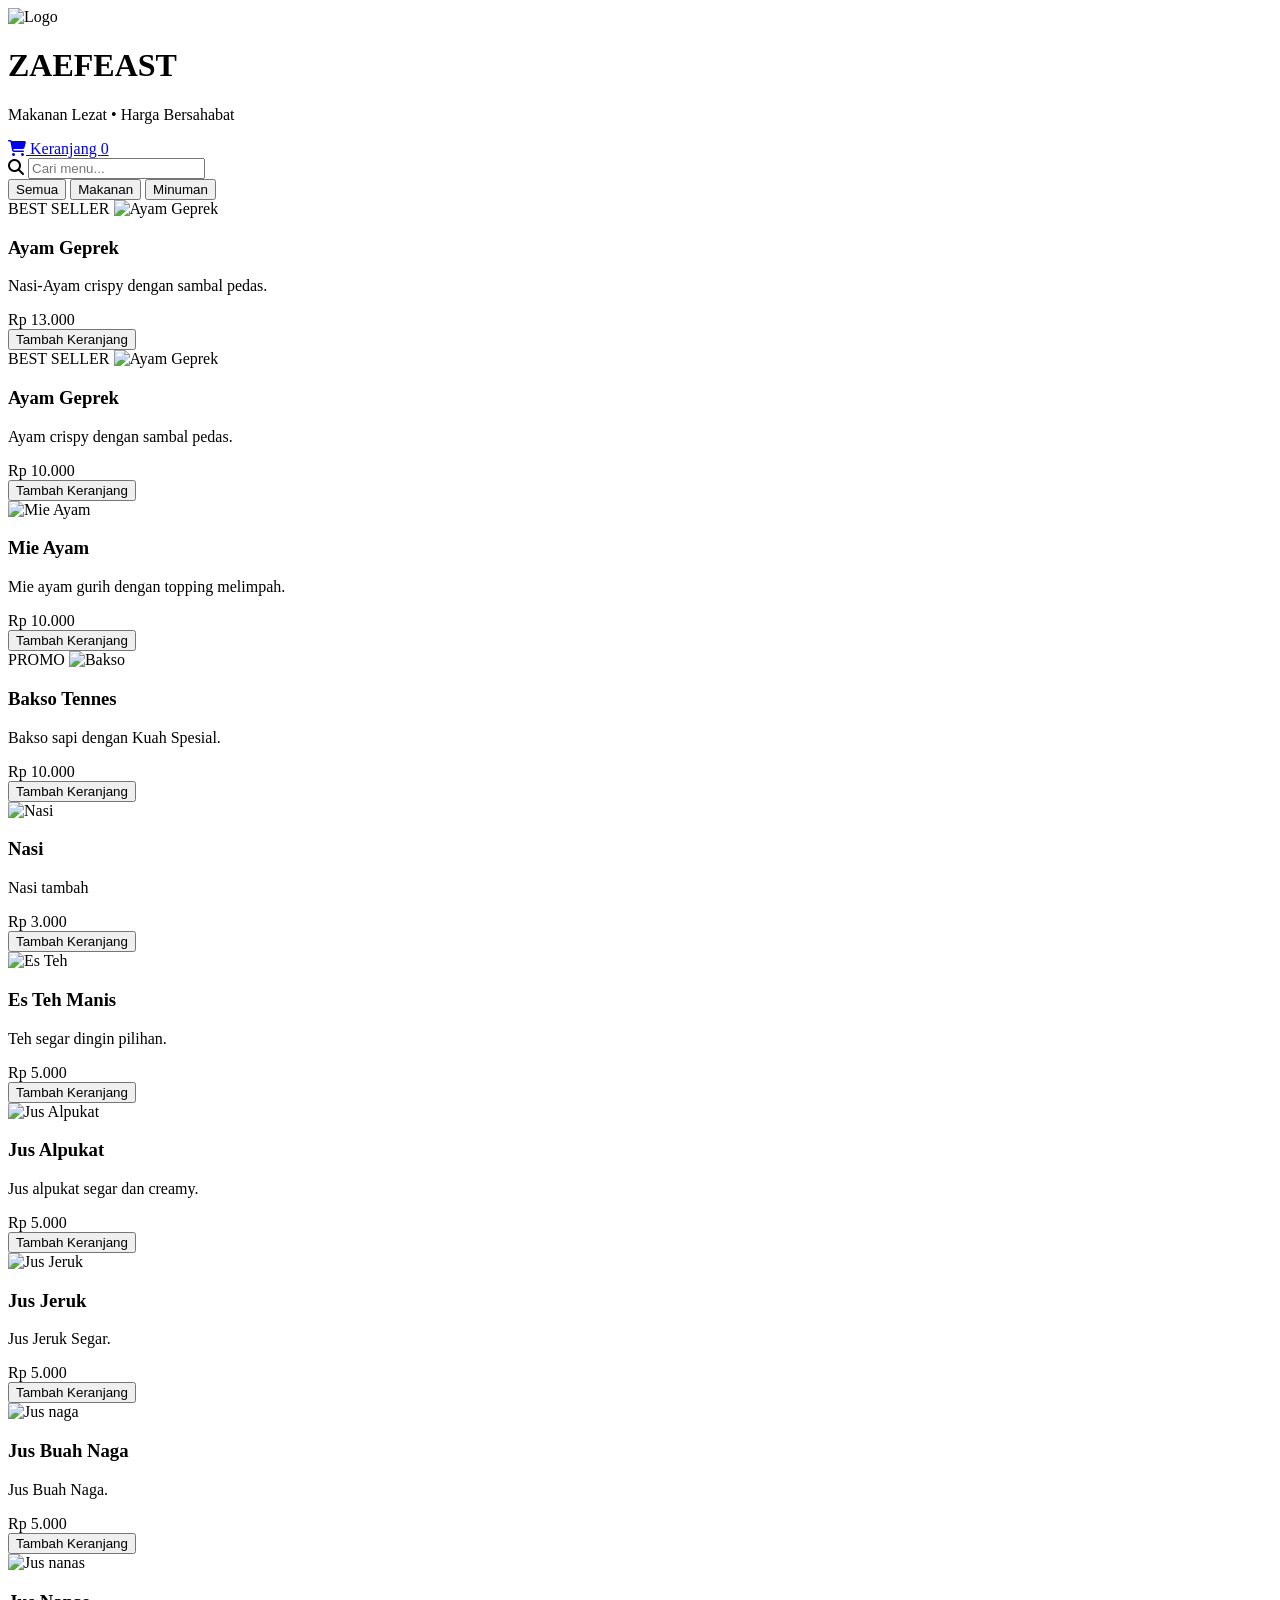
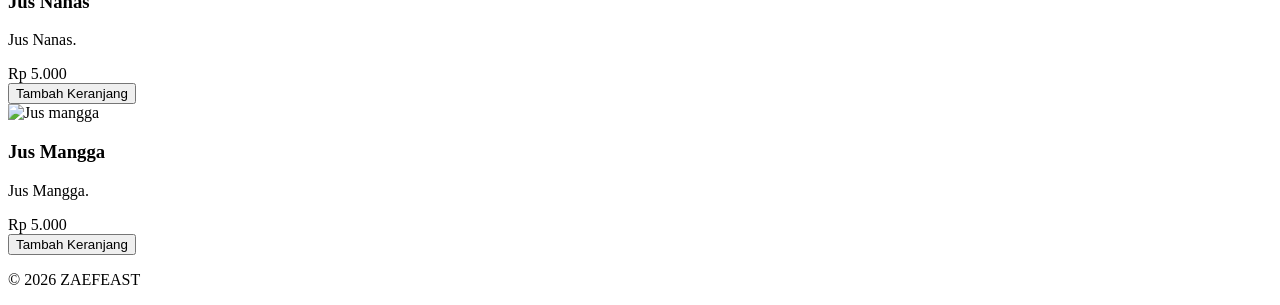
==== index.html @ 38b6a508 "Add files via upload" ====
<!DOCTYPE html>
<html lang="id">

<head>

    <meta charset="UTF-8">

    <meta
        name="viewport"
        content="width=device-width, initial-scale=1.0">

    <link rel="stylesheet" href="css/style.css">

    <link
        rel="stylesheet"
        href="https://cdnjs.cloudflare.com/ajax/libs/font-awesome/6.5.2/css/all.min.css">

</head>
<title>ZAEFEAST</title>
<body>

    <!-- HEADER -->

    <header class="header">

        <div class="header-bg"></div>

        <div class="header-content">

            <div class="brand">

                <img
                    src="images/logo.jpg"
                    alt="Logo"
                    class="logo">

                <div>

                    <h1>ZAEFEAST</h1>

                    <p>
                        Makanan Lezat • Harga Bersahabat
                    </p>

                </div>

            </div>

            <a
                href="cart.html"
                class="cart-btn">

                <i class="fa-solid fa-cart-shopping"></i>

                <span>
                    Keranjang
                </span>

                <span
                    id="cartCount"
                    class="cart-count">
                    0
                </span>

            </a>

        </div>

    </header>

    <!-- SEARCH -->

    <section class="search-section">

        <div class="search-box">

            <i
                class="fa-solid fa-magnifying-glass">
            </i>

            <input
                type="text"
                id="searchInput"
                placeholder="Cari menu..."
                onkeyup="searchMenu()">

        </div>

    </section>

    <!-- KATEGORI -->

    <section class="category-section">

        <button
            class="category-btn active"
            onclick="filterMenu('all',this)">

            Semua

        </button>

        <button
            class="category-btn"
            onclick="filterMenu('makanan',this)">

            Makanan

        </button>

        <button
            class="category-btn"
            onclick="filterMenu('minuman',this)">

            Minuman

        </button>

    </section>

    <!-- MENU -->

    <section class="menu-container">

        <!-- AYAM GEPREK -->

        <div
            class="menu-card"
            data-category="makanan">

            <span class="badge">
                BEST SELLER
            </span>

            <img
                src="images/Ayam-geprek-nasi.jpg"
                alt="Ayam Geprek">

            <div class="card-content">

                <h3>Ayam Geprek</h3>

                <p>
                    Nasi-Ayam crispy dengan sambal pedas.
                </p>

                <div class="price">
                    Rp 13.000
                </div>

                <button
                    onclick="addCart('Ayam Geprek',20000)">

                    Tambah Keranjang

                </button>

            </div>

        </div>

        <!-- AYAM GEPREK -->

     <div
            class="menu-card"
            data-category="makanan">

            <span class="badge">
                BEST SELLER
            </span>

            <img
                src="images/ayam-geprek.jpg"
                alt="Ayam Geprek">

            <div class="card-content">

                <h3>Ayam Geprek</h3>

                <p>
                    Ayam crispy dengan sambal pedas.
                </p>

                <div class="price">
                    Rp 10.000
                </div>

                <button
                    onclick="addCart('Ayam Geprek',20000)">

                    Tambah Keranjang

                </button>

            </div>

        </div>

        <!-- MIE AYAM -->

        <div
            class="menu-card"
            data-category="makanan">

            <img
                src="images/mie-ayam.jpg"
                alt="Mie Ayam">

            <div class="card-content">

                <h3>Mie Ayam</h3>

                <p>
                    Mie ayam gurih dengan topping melimpah.
                </p>

                <div class="price">
                    Rp 10.000
                </div>

                <button
                    onclick="addCart('Mie Ayam',18000)">

                    Tambah Keranjang

                </button>

            </div>

        </div>

        <!-- BAKSO -->

        <div
            class="menu-card"
            data-category="makanan">

            <span class="badge promo">
                PROMO
            </span>

            <img
                src="images/bakso.jpg"
                alt="Bakso">

            <div class="card-content">

                <h3>Bakso Tennes</h3>

                <p>
                    Bakso sapi dengan Kuah Spesial.
                </p>

                <div class="price">
                    Rp 10.000
                </div>

                <button
                    onclick="addCart('Bakso Spesial',22000)">

                    Tambah Keranjang

                </button>

            </div>

        </div>

        <!-- NASI -->

        <div
            class="menu-card"
            data-category="makanan">

            <img
                src="images/nasi.jpg"
                alt="Nasi">

            <div class="card-content">

                <h3>Nasi</h3>

                <p>
                    Nasi tambah
                </p>

                <div class="price">
                    Rp 3.000
                </div>

                <button
                    onclick="addCart('Nasi',18000)">

                    Tambah Keranjang

                </button>

            </div>

        </div>


        <!-- ES TEH -->

        <div
            class="menu-card"
            data-category="minuman">

            <img
                src="images/es-teh.jpg"
                alt="Es Teh">

            <div class="card-content">

                <h3>Es Teh Manis</h3>

                <p>
                    Teh segar dingin pilihan.
                </p>

                <div class="price">
                    Rp 5.000
                </div>

                <button
                    onclick="addCart('Es Teh Manis',5000)">

                    Tambah Keranjang

                </button>

            </div>

        </div>

        <!-- JUS ALPUKAT -->

        <div
            class="menu-card"
            data-category="minuman">

            <img
                src="images/jus-alpukat.jpg"
                alt="Jus Alpukat">

            <div class="card-content">

                <h3>Jus Alpukat</h3>

                <p>
                    Jus alpukat segar dan creamy.
                </p>

                <div class="price">
                    Rp 5.000
                </div>

                <button
                    onclick="addCart('Jus Alpukat',12000)">

                    Tambah Keranjang

                </button>

            </div>

        </div>

        <!-- JUS JERUK -->

        <div
            class="menu-card"
            data-category="minuman">

            <img
                src="images/jus-jeruk.jpg"
                alt="Jus Jeruk">

            <div class="card-content">

                <h3>Jus Jeruk</h3>

                <p>
                    Jus Jeruk Segar.
                </p>

                <div class="price">
                    Rp 5.000
                </div>

                <button
                    onclick="addCart('Jus Alpukat',12000)">

                    Tambah Keranjang

                </button>

            </div>

        </div>

        <!-- Jus Buah Naga -->

        <div
            class="menu-card"
            data-category="minuman">

            <img
                src="images/jus-naga.jpg"
                alt="Jus naga">

            <div class="card-content">

                <h3>Jus Buah Naga</h3>

                <p>
                    Jus Buah Naga.
                </p>

                <div class="price">
                    Rp 5.000
                </div>

                <button
                    onclick="addCart('Jus Alpukat',12000)">

                    Tambah Keranjang

                </button>

            </div>

        </div>

        <!-- Jus Nanas -->

        <div
            class="menu-card"
            data-category="minuman">

            <img
                src="images/jus-nanas.jpg"
                alt="Jus nanas">

            <div class="card-content">

                <h3>Jus Nanas</h3>

                <p>
                    Jus Nanas.
                </p>

                <div class="price">
                    Rp 5.000
                </div>

                <button
                    onclick="addCart('Jus Alpukat',12000)">

                    Tambah Keranjang

                </button>

            </div>

        </div>

        <!-- Jus Mangga -->

        <div
            class="menu-card"
            data-category="minuman">

            <img
                src="images/jus-mangga.jpg"
                alt="Jus mangga">

            <div class="card-content">

                <h3>Jus Mangga</h3>

                <p>
                    Jus Mangga.
                </p>

                <div class="price">
                    Rp 5.000
                </div>

                <button
                    onclick="addCart('Jus Alpukat',12000)">

                    Tambah Keranjang

                </button>

            </div>

        </div>


    </section>

    <!-- FOOTER -->

    <footer>

        <p>
            © 2026 ZAEFEAST
        </p>

    </footer>

    <script src="js/script.js"></script>

</body>

</html>
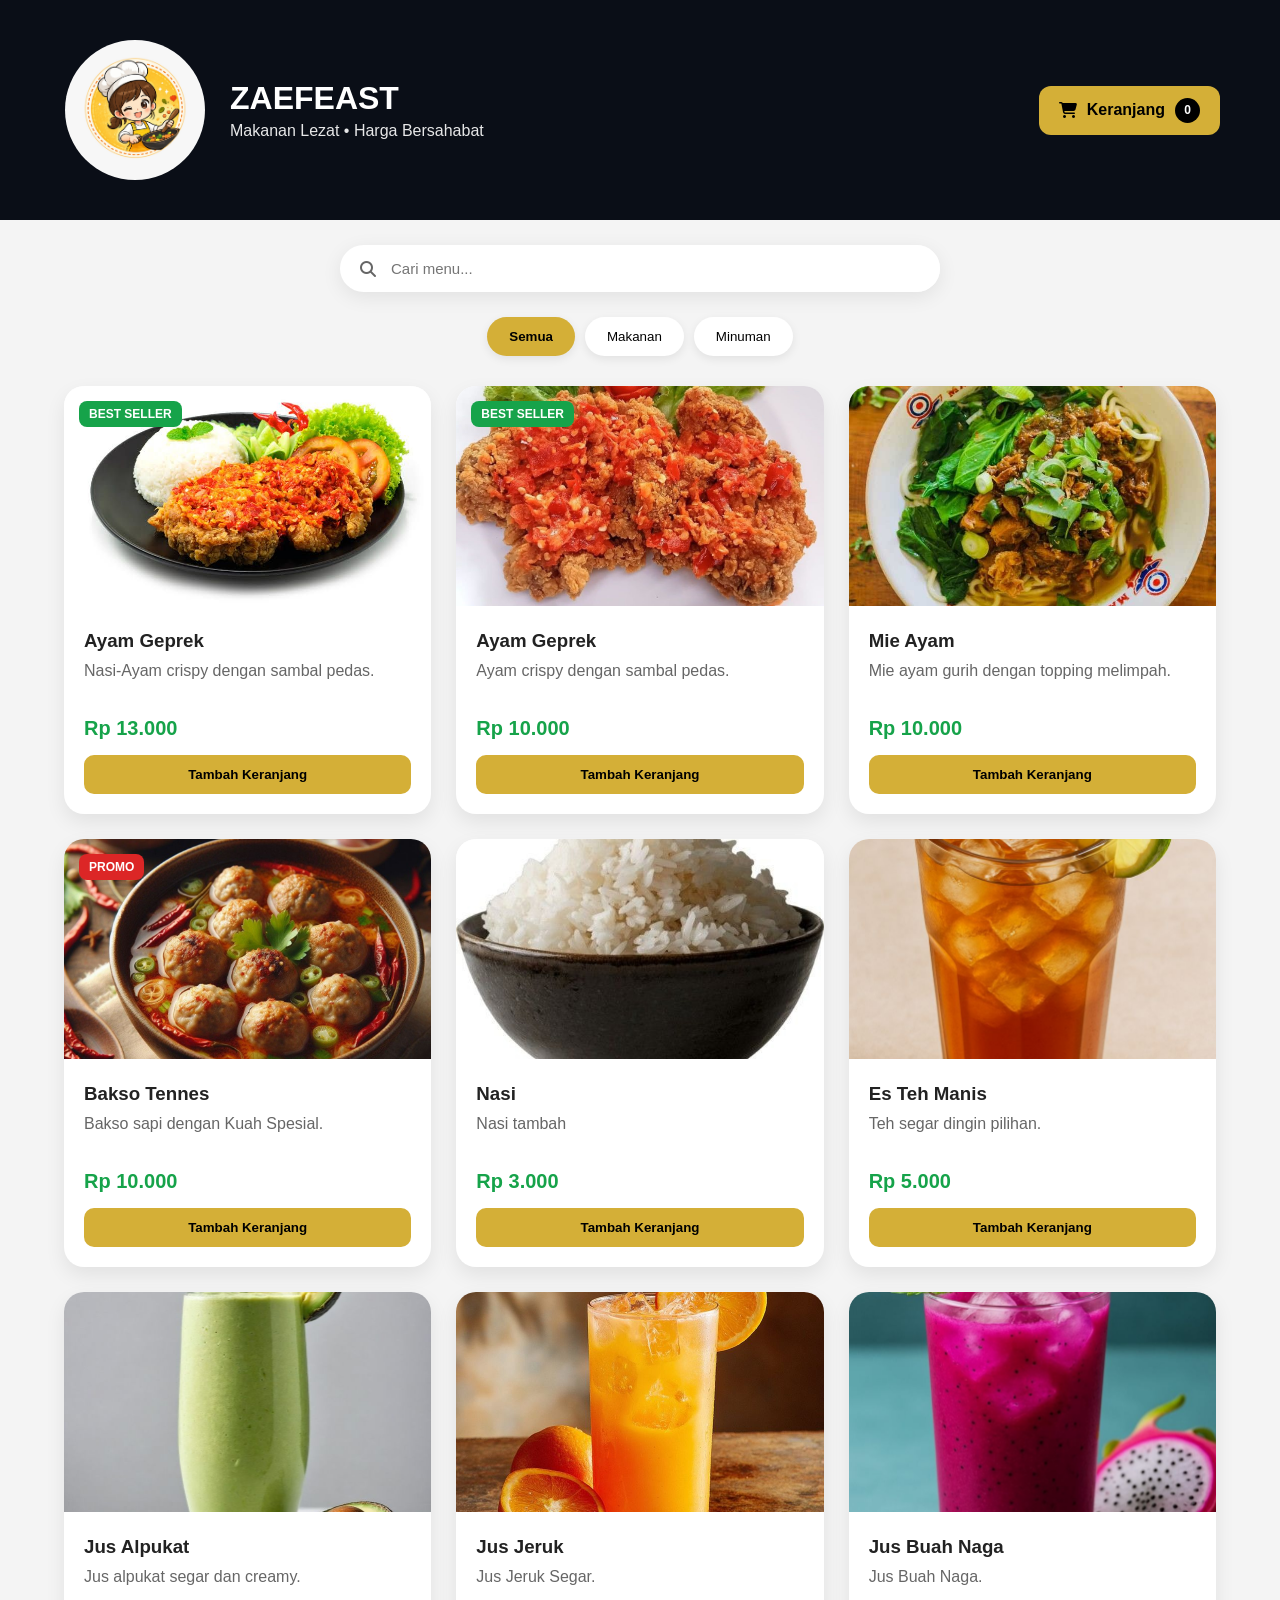
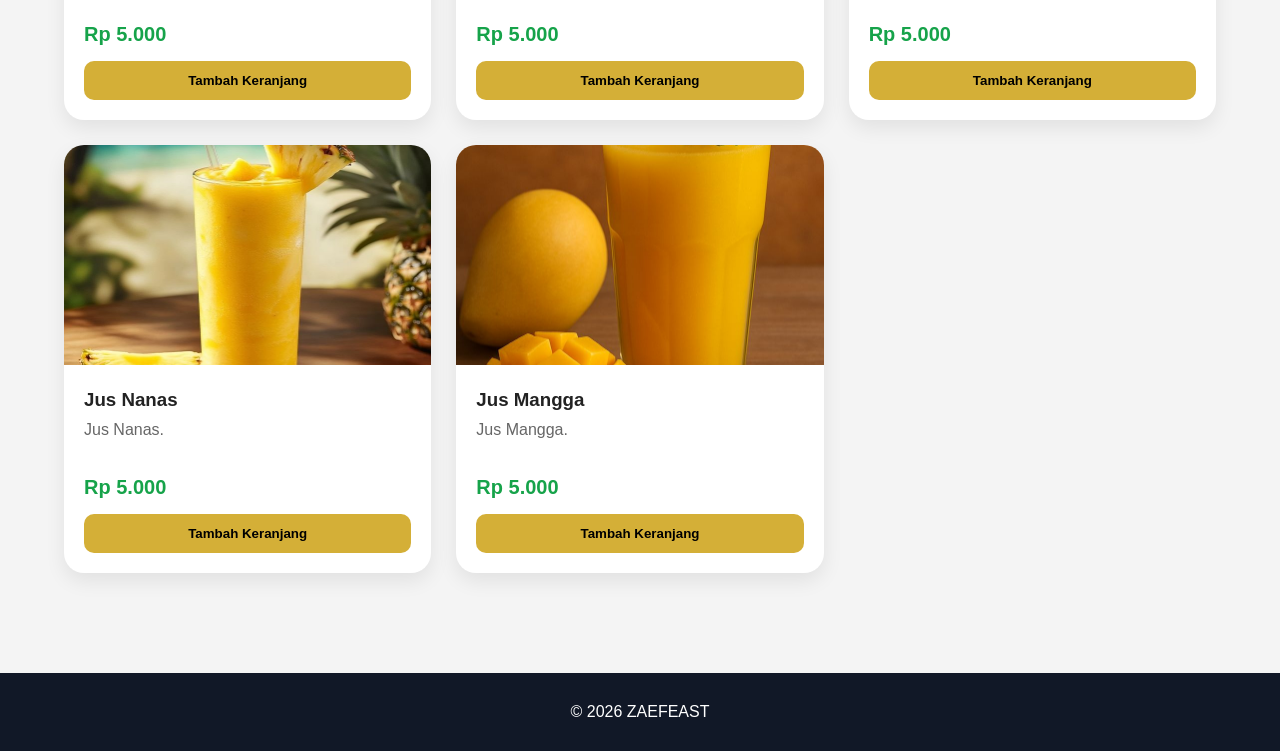
==== commit 026878d5: "Fix image paths and update HTML structure" ====
--- a/index.html
+++ b/index.html
@@ -9,7 +9,7 @@
         name="viewport"
         content="width=device-width, initial-scale=1.0">
 
-    <link rel="stylesheet" href="css/style.css">
+    <link rel="stylesheet" href="style.css">
 
     <link
         rel="stylesheet"
@@ -30,7 +30,7 @@
             <div class="brand">
 
                 <img
-                    src="images/logo.jpg"
+                    src="Logo.jpg"
                     alt="Logo"
                     class="logo">
 
@@ -133,7 +133,7 @@
             </span>
 
             <img
-                src="images/Ayam-geprek-nasi.jpg"
+                src="Ayam-geprek-nasi.jpg"
                 alt="Ayam Geprek">
 
             <div class="card-content">
@@ -170,7 +170,7 @@
             </span>
 
             <img
-                src="images/ayam-geprek.jpg"
+                src="Ayam-geprek.jpg"
                 alt="Ayam Geprek">
 
             <div class="card-content">
@@ -203,7 +203,7 @@
             data-category="makanan">
 
             <img
-                src="images/mie-ayam.jpg"
+                src="Mie-ayam.jpg"
                 alt="Mie Ayam">
 
             <div class="card-content">
@@ -240,7 +240,7 @@
             </span>
 
             <img
-                src="images/bakso.jpg"
+                src="Bakso.jpg"
                 alt="Bakso">
 
             <div class="card-content">
@@ -273,7 +273,7 @@
             data-category="makanan">
 
             <img
-                src="images/nasi.jpg"
+                src="Nasi.jpg"
                 alt="Nasi">
 
             <div class="card-content">
@@ -307,7 +307,7 @@
             data-category="minuman">
 
             <img
-                src="images/es-teh.jpg"
+                src="Es-teh.jpg"
                 alt="Es Teh">
 
             <div class="card-content">
@@ -340,7 +340,7 @@
             data-category="minuman">
 
             <img
-                src="images/jus-alpukat.jpg"
+                src="Jus-alpukat.jpg"
                 alt="Jus Alpukat">
 
             <div class="card-content">
@@ -373,7 +373,7 @@
             data-category="minuman">
 
             <img
-                src="images/jus-jeruk.jpg"
+                src="Jus-jeruk.jpg"
                 alt="Jus Jeruk">
 
             <div class="card-content">
@@ -406,7 +406,7 @@
             data-category="minuman">
 
             <img
-                src="images/jus-naga.jpg"
+                src="Jus-naga.jpg"
                 alt="Jus naga">
 
             <div class="card-content">
@@ -439,7 +439,7 @@
             data-category="minuman">
 
             <img
-                src="images/jus-nanas.jpg"
+                src="Jus-nanas.jpg"
                 alt="Jus nanas">
 
             <div class="card-content">
@@ -472,7 +472,7 @@
             data-category="minuman">
 
             <img
-                src="images/jus-mangga.jpg"
+                src="Jus-mangga.jpg"
                 alt="Jus mangga">
 
             <div class="card-content">
@@ -515,4 +515,4 @@
 
 </body>
 
-</html>+</html>
--- a/style.css
+++ b/style.css
@@ -0,0 +1,658 @@
+/* =========================================
+   PENGATURAN WARNA MUDAH DIGANTI
+========================================= */
+
+:root{
+
+    /* WARNA HEADER */
+    --header-color:#111827;
+
+    /* WARNA BODY */
+    --body-color:#f4f4f4;
+
+    /* WARNA UTAMA */
+    --primary-color:#d4af37;
+
+    /* WARNA TEKS */
+    --text-dark:#222;
+
+    /* WARNA PUTIH */
+    --white:#ffffff;
+
+}
+
+/* =========================================
+   RESET
+========================================= */
+
+*{
+    margin:0;
+    padding:0;
+    box-sizing:border-box;
+    font-family:'Segoe UI',sans-serif;
+}
+
+body{
+    background:var(--body-color);
+    color:var(--text-dark);
+}
+
+/* =========================================
+   HEADER
+========================================= */
+
+.header{
+
+    position:relative;
+
+    height:220px;
+
+    overflow:hidden;
+
+    background:var(--header-color);
+
+}
+
+/* GAMBAR HEADER */
+
+.header-bg{
+
+    position:absolute;
+
+    top:0;
+    left:0;
+
+    width:100%;
+    height:100%;
+
+    background-image:url("../images/header.jpg");
+
+    background-size:cover;
+
+    background-position:center;
+
+    opacity:.35;
+
+}
+
+/* OVERLAY */
+
+.header::after{
+
+    content:"";
+
+    position:absolute;
+
+    top:0;
+    left:0;
+
+    width:100%;
+    height:100%;
+
+    background:rgba(0,0,0,.4);
+
+}
+
+/* KONTEN HEADER */
+
+.header-content{
+
+    position:relative;
+
+    z-index:5;
+
+    height:100%;
+
+    display:flex;
+
+    align-items:center;
+
+    justify-content:space-between;
+
+    padding:30px 60px;
+
+    color:white;
+
+}
+
+/* BRAND */
+
+.brand{
+
+    display:flex;
+
+    align-items:center;
+
+    gap:20px;
+
+}
+
+.logo{
+
+    width:150px;
+
+    height:150px;
+
+    object-fit:fill;
+
+    background:transparent;
+
+    border-radius:50%;
+
+    padding:5px;
+
+}
+
+.brand h1{
+
+    font-size:32px;
+
+    margin-bottom:5px;
+
+}
+
+.brand p{
+
+    opacity:.9;
+
+}
+
+/* =========================================
+   KERANJANG
+========================================= */
+
+.cart-btn{
+
+    display:flex;
+
+    align-items:center;
+
+    gap:10px;
+
+    text-decoration:none;
+
+    background:var(--primary-color);
+
+    color:black;
+
+    padding:12px 20px;
+
+    border-radius:12px;
+
+    font-weight:bold;
+
+}
+
+.cart-count{
+
+    background:black;
+
+    color:white;
+
+    border-radius:50%;
+
+    min-width:25px;
+
+    height:25px;
+
+    display:flex;
+
+    align-items:center;
+
+    justify-content:center;
+
+    font-size:12px;
+
+}
+
+/* =========================================
+   SEARCH
+========================================= */
+
+.search-section{
+
+    padding:25px;
+
+}
+
+.search-box{
+
+    max-width:600px;
+
+    margin:auto;
+
+    background:white;
+
+    border-radius:50px;
+
+    overflow:hidden;
+
+    display:flex;
+
+    align-items:center;
+
+    box-shadow:
+    0 5px 20px rgba(0,0,0,.08);
+
+}
+
+.search-box i{
+
+    padding-left:20px;
+
+    color:#666;
+
+}
+
+.search-box input{
+
+    flex:1;
+
+    border:none;
+
+    padding:15px;
+
+    outline:none;
+
+    font-size:15px;
+
+}
+
+/* =========================================
+   KATEGORI
+========================================= */
+
+.category-section{
+
+    display:flex;
+
+    justify-content:center;
+
+    gap:10px;
+
+    flex-wrap:wrap;
+
+    margin-bottom:30px;
+
+}
+
+.category-btn{
+
+    border:none;
+
+    padding:12px 22px;
+
+    border-radius:50px;
+
+    cursor:pointer;
+
+    background:white;
+
+    box-shadow:
+    0 3px 10px rgba(0,0,0,.08);
+
+}
+
+.category-btn.active{
+
+    background:var(--primary-color);
+
+    color:black;
+
+    font-weight:bold;
+
+}
+
+/* =========================================
+   MENU
+========================================= */
+
+.menu-container{
+
+    width:90%;
+
+    max-width:1400px;
+
+    margin:auto;
+
+    display:grid;
+
+    grid-template-columns:
+    repeat(auto-fit,minmax(280px,1fr));
+
+    gap:25px;
+
+    padding-bottom:50px;
+
+}
+
+/* CARD */
+
+.menu-card{
+
+    position:relative;
+
+    background:white;
+
+    border-radius:20px;
+
+    overflow:hidden;
+
+    transition:.3s;
+
+    box-shadow:
+    0 8px 20px rgba(0,0,0,.08);
+
+}
+
+.menu-card:hover{
+
+    transform:translateY(-8px);
+
+}
+
+/* BADGE */
+
+.badge{
+
+    position:absolute;
+
+    top:15px;
+
+    left:15px;
+
+    background:#16a34a;
+
+    color:white;
+
+    padding:6px 10px;
+
+    border-radius:8px;
+
+    font-size:12px;
+
+    font-weight:bold;
+
+    z-index:2;
+
+}
+
+.promo{
+
+    background:#dc2626;
+
+}
+
+/* GAMBAR MENU */
+
+.menu-card img{
+
+    width:100%;
+
+    height:220px;
+
+    object-fit:cover;
+
+}
+
+/* ISI CARD */
+
+.card-content{
+
+    padding:20px;
+
+}
+
+.card-content h3{
+
+    margin-bottom:10px;
+
+}
+
+.card-content p{
+
+    color:#666;
+
+    margin-bottom:15px;
+
+    min-height:40px;
+
+}
+
+.price{
+
+    color:#16a34a;
+
+    font-weight:bold;
+
+    font-size:20px;
+
+    margin-bottom:15px;
+
+}
+
+.card-content button{
+
+    width:100%;
+
+    border:none;
+
+    background:var(--primary-color);
+
+    padding:12px;
+
+    border-radius:10px;
+
+    cursor:pointer;
+
+    font-weight:bold;
+
+}
+
+/* =========================================
+   FOOTER
+========================================= */
+
+footer{
+
+    margin-top:50px;
+
+    text-align:center;
+
+    padding:30px;
+
+    background:#111827;
+
+    color:white;
+
+}
+
+/* =========================================
+   RESPONSIVE
+========================================= */
+
+@media(max-width:768px){
+
+.header{
+
+    height:auto;
+
+}
+
+.header-content{
+
+    flex-direction:column;
+
+    gap:20px;
+
+    padding:25px;
+
+    text-align:center;
+
+}
+
+.brand{
+
+    flex-direction:column;
+
+}
+
+.logo{
+
+     width:100px;
+    height:100px;
+
+}
+
+.brand h1{
+
+    font-size:24px;
+
+}
+
+.search-section{
+
+    padding:15px;
+
+}
+
+.menu-container{
+
+    width:95%;
+
+}
+
+}
+/* =====================================
+   CART PAGE
+===================================== */
+
+.cart-page{
+    width:90%;
+    max-width:1300px;
+    margin:40px auto;
+    display:grid;
+    grid-template-columns:2fr 1fr;
+    gap:30px;
+}
+
+.cart-box,
+.checkout-box{
+    background:#fff;
+    padding:25px;
+    border-radius:20px;
+    box-shadow:0 5px 20px rgba(0,0,0,.08);
+}
+
+.cart-box h2,
+.checkout-box h2{
+    margin-bottom:20px;
+}
+
+/* ITEM KERANJANG */
+
+.cart-item{
+    display:flex;
+    justify-content:space-between;
+    align-items:center;
+    padding:15px 0;
+    border-bottom:1px solid #eee;
+}
+
+.cart-info h3{
+    margin-bottom:5px;
+}
+
+.cart-info p{
+    color:#16a34a;
+    font-weight:bold;
+}
+
+.cart-actions{
+    display:flex;
+    align-items:center;
+    gap:10px;
+}
+
+.cart-actions button{
+    border:none;
+    padding:8px 12px;
+    border-radius:8px;
+    cursor:pointer;
+    background:#d4af37;
+    font-weight:bold;
+}
+
+.delete-btn{
+    background:#dc2626 !important;
+    color:white;
+}
+
+/* TOTAL */
+
+.cart-total{
+    margin-top:20px;
+    font-size:22px;
+    font-weight:bold;
+    color:#16a34a;
+}
+
+/* FORM */
+
+.form-group{
+    margin-bottom:20px;
+}
+
+.form-group label{
+    display:block;
+    margin-bottom:8px;
+    font-weight:600;
+}
+
+.form-group input,
+.form-group textarea{
+    width:100%;
+    padding:12px;
+    border:1px solid #ddd;
+    border-radius:10px;
+    outline:none;
+}
+
+.form-group textarea{
+    height:120px;
+    resize:none;
+}
+
+/* BUTTON */
+
+.checkout-btn{
+    width:100%;
+    border:none;
+    padding:15px;
+    background:#25D366;
+    color:white;
+    font-size:18px;
+    font-weight:bold;
+    border-radius:12px;
+    cursor:pointer;
+}
+
+.clear-btn{
+    margin-top:20px;
+    border:none;
+    padding:12px 20px;
+    background:#dc2626;
+    color:white;
+    border-radius:10px;
+    cursor:pointer;
+}
+
+/* RESPONSIVE */
+
+@media(max-width:900px){
+
+    .cart-page{
+        grid-template-columns:1fr;
+    }
+
+}
